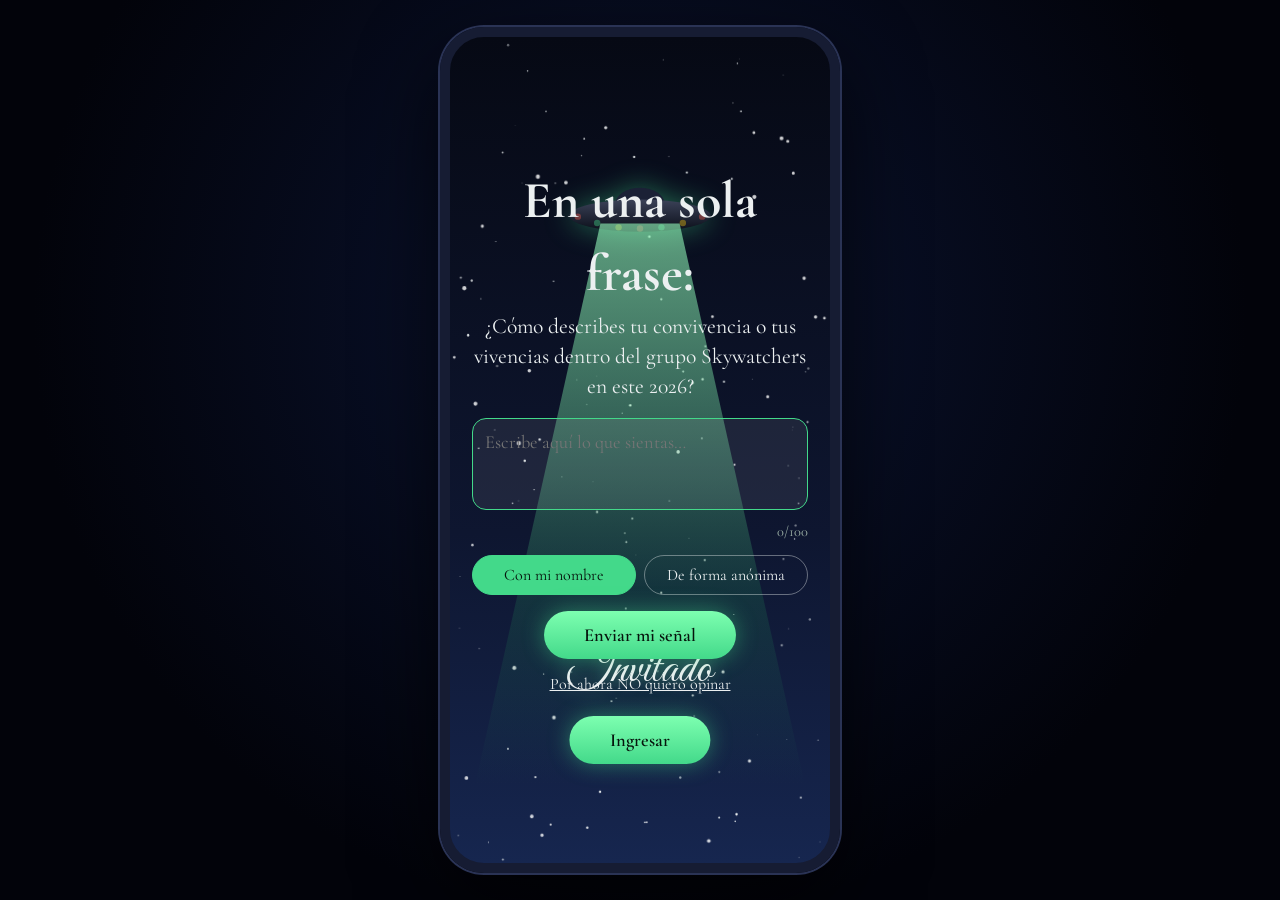
==== posada Skywatchers 2026/index.html @ 70f2ca2f "Add files via upload" ====
<!DOCTYPE html>
<html lang="es">
<head>
<meta charset="UTF-8">
<meta name="viewport" content="width=device-width, initial-scale=1.0, viewport-fit=cover">
<title>Posada Skywatchers 2026</title>
<link rel="preconnect" href="https://fonts.googleapis.com">
<link href="https://fonts.googleapis.com/css2?family=Great+Vibes&family=Cormorant+Garamond:wght@500;600&display=swap" rel="stylesheet">
<link rel="stylesheet" href="styles.css">

<meta property="og:type" content="website">
<meta property="og:title" content="🎄 Posada Decembrina | Skywatchers Durango ✨">
<meta property="og:description" content="Una noche para compartir, celebrar y disfrutar bajo el mismo cielo. Skywatchers Durango te invita a vivir una posada muy especial entre amigos, estrellas y espíritu navideño. 🌟">
<meta property="og:image" content="https://res.cloudinary.com/ogfus9h8/image/upload/w_1200,h_630,c_fill,f_jpg,q_auto/v1795331213/posada_portada_skywatchers_2026.jpg">

<meta name="twitter:card" content="summary_large_image">



</head>
<body>

<!-- Contenedor: en escritorio simula la pantalla de un móvil -->
<div class="phone" id="phone">
  <canvas id="sky"></canvas>

  <!-- ENTRADA: luces en el cielo, haz sobre el nombre del invitado -->
  <section class="entry" id="entry">
    <p class="entry-signal" id="signal">Señal recibida</p>

    <svg class="ship" viewBox="0 0 140 60" aria-hidden="true">
      <defs>
        <linearGradient id="hull" x1="0" y1="0" x2="0" y2="1">
          <stop offset="0" stop-color="#3b4258"/><stop offset="1" stop-color="#0b0e19"/>
        </linearGradient>
      </defs>
      <ellipse cx="70" cy="25" rx="23" ry="15" fill="#1b2136"/>
      <ellipse cx="70" cy="36" rx="66" ry="15" fill="url(#hull)"/>
      <g>
        <circle class="l r" cx="12" cy="37" r="3"/>
        <circle class="l g" cx="30" cy="43" r="3"/>
        <circle class="l y" cx="50" cy="47" r="3"/>
        <circle class="l r" cx="70" cy="48" r="3"/>
        <circle class="l g" cx="90" cy="47" r="3"/>
        <circle class="l y" cx="110" cy="43" r="3"/>
        <circle class="l r" cx="128" cy="37" r="3"/>
      </g>
    </svg>

    <div class="beam"></div>

    <div class="entry-card">
      <p class="entry-for">Para</p>
      <h2 id="guestName">Invitado</h2>
      <p class="entry-meta" id="guestMeta"></p>
      <button class="enter-btn" id="enterBtn" type="button">Ingresar</button>
    </div>


  </section>
<section class="ask" id="ask">
  <div class="ask-card">
    <p class="ask-q" ><strong style="font-size: 52px;">En una sola frase:</strong> <br>¿Cómo describes tu convivencia o tus vivencias dentro del grupo Skywatchers en este 2026?</p>
    <textarea id="askText" maxlength="100" rows="3" placeholder="Escribe aquí lo que sientas…"></textarea>
    <p class="ask-count"><span id="askN">0</span>/100</p>
    <div class="ask-who" role="group" aria-label="Cómo quieres que aparezca">
      <button type="button" id="whoName" aria-pressed="true">Con mi nombre</button>
      <button type="button" id="whoAnon" aria-pressed="false">De forma anónima</button>
    </div>
    <button type="button" class="enter-btn ask-send" id="askSend">Enviar mi señal</button>
    <button type="button" class="ask-skip" id="askSkip">Por ahora NO quiero opinar</button>
    <p class="ask-msg" id="askMsg" role="status"></p>
  </div>
</section>


  <!-- INVITACIÓN -->
  <main class="app" id="app" hidden>
    <header class="hero">
      <!-- Guirnalda de luces -->
<svg class="garland" viewBox="0 0 400 70" preserveAspectRatio="xMidYMin slice" aria-hidden="true">
  <path d="M-10 6Q50 52 100 22T200 24T300 22T410 6" fill="none" stroke="#06261a" stroke-width="2"/>
  <circle class="l r" cx="20" cy="24" r="5"/><circle class="l g" cx="47" cy="33" r="5"/>
  <circle class="l y" cx="75" cy="32" r="5"/><circle class="l r" cx="125" cy="11" r="5"/>
  <circle class="l g" cx="150" cy="8" r="5"/><circle class="l y" cx="175" cy="12" r="5"/>
  <circle class="l r" cx="225" cy="36" r="5"/><circle class="l g" cx="250" cy="40" r="5"/>
  <circle class="l y" cx="275" cy="35" r="5"/><circle class="l r" cx="320" cy="10" r="5"/>
  <circle class="l g" cx="342" cy="3" r="5"/>
</svg>
      <!-- EDITAR: logo (PNG con fondo transparente) -->
      <img class="logo" src="img/logo.webp" alt="Skywatchers Durango" onerror="this.remove()">
      <h1 class="title">
        <span class="t-red">Posada</span>
        <span class="t-green">Skywatchers</span>
        <span class="t-year">2026</span>
      </h1>
      
   

      <span class="hint" aria-hidden="true"></span>

      <!-- EDITAR: silueta de cerros y pinos. Puedes reemplazar este SVG por tu imagen -->
      <svg class="ridge" viewBox="0 0 400 120" preserveAspectRatio="xMidYMax slice" aria-hidden="true">
        <defs><path id="pino" d="M0 0L12 26H5L15 48H-15L-5 26H-12Z"/></defs>
      <path d="M0 120V84C50 66 100 92 170 76S300 58 400 82V120Z" fill="#eef4f8"/>
<g fill="#0a4a30">
  <use href="#pino" transform="translate(36 52) scale(.95)"/>
  <use href="#pino" transform="translate(64 64) scale(.7)"/>
  <use href="#pino" transform="translate(250 40) scale(.9)"/>
  <use href="#pino" transform="translate(330 44) scale(1.05)"/>
  <use href="#pino" transform="translate(362 56) scale(.8)"/>
</g>
      </svg>
    </header>

  <section class="sec" id="bienvenida">
  <div class="carta">
    <span class="sello"></span>
    <h2 class="h2" id="welTitle"></h2>
    <p id="welP1"></p>
    <p>Una noche de posada para convivir, reír y compartir la mesa. Será un gusto contar contigo.</p>
  </div>
</section>

<section class="sec" id="detalles">
  <h2 class="h2">Detalles</h2>
  <div class="hoja">
    <div class="hoja-mes" id="dMes"></div>
    <div class="hoja-dia" id="dDia"></div>
    <div class="hoja-sem" id="dSem"></div>
  </div>
  <p class="det-hora" id="dHora"></p>
  <p class="det-lugar"><span>Lugar</span> <b id="dLugar"></b></p>
  <a class="map" id="dMaps" target="_blank" rel="noopener" hidden>Cómo llegar</a>
  <figure class="polaroid">
    <!-- EDITAR: tu imagen del código de vestimenta -->
    <img src="img/vestimenta.webp" alt="Código de vestimenta" onerror="this.remove()">
    <figcaption>Casual navideño</figcaption>
  </figure>
</section>

<section class="sec" id="galeria">
  <h2 class="h2">Así la pasamos el año pasado</h2>
  <div class="mosaico">
    <!-- EDITAR: tus 7 fotos horizontales en img/ -->
    <button class="ph" type="button"><img src="img/foto1.webp" alt="" loading="lazy" onerror="this.parentNode.remove()"></button>
    <button class="ph" type="button"><img src="img/foto2.webp" alt="" loading="lazy" onerror="this.parentNode.remove()"></button>
    <button class="ph" type="button"><img src="img/foto3.webp" alt="" loading="lazy" onerror="this.parentNode.remove()"></button>
    <button class="ph" type="button"><img src="img/foto4.webp" alt="" loading="lazy" onerror="this.parentNode.remove()"></button>
    <button class="ph" type="button"><img src="img/foto5.webp" alt="" loading="lazy" onerror="this.parentNode.remove()"></button>
    <button class="ph" type="button"><img src="img/foto6.webp" alt="" loading="lazy" onerror="this.parentNode.remove()"></button>
    <button class="ph" type="button"><img src="img/foto7.webp" alt="" loading="lazy" onerror="this.parentNode.remove()"></button>
     <button class="ph" type="button"><img src="img/foto8.webp" alt="" loading="lazy" onerror="this.parentNode.remove()"></button>
  </div>
</section>

<section class="voces" id="voces" hidden>
  <h2 class="h2">Lo que dice el grupo</h2>
  <p class="voces-sub">Una frase de cada quien sobre este 2026</p>
  <div class="tarjetas" id="tarjetas"></div>
  <p class="voces-n" id="vocesN"></p>
</section>

<section class="sec" id="contador">
  <h2 class="h2">Faltan</h2>
  <p class="count-date" id="cFecha"></p>
  <div class="lights" aria-hidden="true"><i></i><i></i><i></i><i></i><i></i><i></i><i></i><i></i><i></i><i></i><i></i><i></i></div>
  <div class="orns" id="countBox">
    <div class="orn"><b id="c-d">00</b><small>días</small></div>
    <div class="orn g"><b id="c-h">00</b><small>horas</small></div>
    <div class="orn y"><b id="c-m">00</b><small>minutos</small></div>
    <div class="orn w"><b id="c-s">00</b><small>segundos</small></div>
  </div>
</section>

<section class="sec" id="agenda">
  <h2 class="h2">Agenda de la noche</h2>
  <p>Esta es solo una guía; el ritmo lo ponemos entre todos.</p>
  <ol class="agenda">
    <li><h3>Bienvenida</h3><p>Llegamos, nos saludamos y la noche se acomoda.</p></li>
    <li><h3>Pedir posada</h3><p>Opcional. La tradición de siempre, cantando.</p></li>
    <li><h3>Hora de la piñata</h3></li>
    <li><h3>Cena navideña</h3><p>Lo que cada quien trae, lo compartimos.</p></li>
    <li><h3>Baile, juegos y canto</h3></li>
    <li><h3>Despedida</h3><p>Cerramos el año bajo el mismo cielo.</p></li>
    <li class="cielo"><h3>Mira al cielo</h3><p>Nunca dejes de mirar el cielo. Nunca sabemos cuándo algo inesperado puede cruzarlo.</p></li>
  </ol>
  <p class="aviso"><i class="no"></i> Sin pirotecnia. El ambiente es familiar.</p>
</section>

<section class="sec" id="cena">
  <h2 class="h2">La cena compartida</h2>
  <p id="cenaTxt">Cada quien lleva algo para compartir. Bety publicará en el grupo de WhatsApp la lista de lo que hace falta; ahí eliges lo que llevarás.</p>
  <div class="pizarra" id="poll" hidden></div>
  <p class="upd" id="pollUpd"></p>
  <p class="upd" id="pollNota" hidden>Esta es una vista de la lista; para participar, entra a la encuesta del grupo (está fijada arriba).</p>
  <div class="guia" id="guia">
    <p>Cómo participar: abre la encuesta en el grupo y toca lo que quieres llevar. ¡Listo!</p>
    <!-- EDITAR: ilustración sencilla de una encuesta con una palomita -->
    <img class="guia-img" src="img/guia-encuesta.webp" alt="Cómo elegir en la encuesta" onerror="this.remove()">
  </div>
</section>

<section class="sec" id="confirmacion">
  <h2 class="h2">Confirma tu asistencia</h2>
  <div class="ticket" id="rsvp"> 
    
    <p>Para llevar un mejor orden, te sugerimos contestar este formulario.</p>
    <dl class="fijos">
      <dt>Invitado</dt><dd id="fNombre"></dd>
      <dt>Tipo</dt><dd id="fTipo"></dd>
      <dt>Pases asignados</dt><dd id="fPases"></dd>
    </dl>
    <div class="ask-who" role="group" aria-label="Asistencia">
      <button type="button" id="siBtn" aria-pressed="false">Sí, ahí estaré</button>
      <button type="button" id="noBtn" aria-pressed="false">No podré asistir</button>
    </div>
    <label class="cant" id="cantBox" hidden>Pases que usaré <select id="cant"></select></label>
    <button type="button" class="enter-btn ask-send" id="rsvpSend" disabled>Enviar</button>
  </div>
  <div class="ticket gracias" id="gracias" hidden>
    <div class="estrella"></div>
    <h3 class="h2" id="grTxt"></h3>
    <a class="map" id="calBtn" download="posada-skywatchers-2026.ics">Agregar a mi calendario</a>
    <button type="button" class="ask-skip" id="cambiar">Cambiar mi respuesta</button>
  </div>
</section>

<section class="sec" id="reglas">
  <h2 class="h2">Para pasarla mejor</h2>
  <ul class="tips">
    <li class="tag rojo"><h3>Ambiente familiar</h3><p>Todo con moderación se disfruta mejor. Este evento tiene un ambiente 100 % familiar. Y recuerda: si tomas, no manejes; alguien te espera en casa.</p></li>
    <li class="tag verde"><h3>Sin pirotecnia</h3><p>Cuidamos a todos los asistentes: por favor, no uses pirotecnia.</p></li>
    <li class="tag oro"><h3>Abrígate</h3><p>Diciembre en Durango es frío de noche. Ven abrigado.</p></li>
    <li class="tag nieve"><h3>Trae tu cámara</h3><p>Captura los mejores momentos: las fotos de esta noche podrían estar en la invitación del próximo año.</p></li>
  </ul>
</section>

<section class="sec" id="cierre">
  <h2 class="h2">Gracias</h2>
  <p>Gracias por tomarte el tiempo de leer esta invitación. Este año cerramos el año bajo el mismo cielo, y nos encantaría que fuera contigo.</p>
  <p class="cdesp" id="cDesp"></p>
  <p class="firma">Con cariño, Skywatchers Durango</p>
  <button type="button" class="map" id="irConf">Confirmar asistencia</button>
  <button type="button" class="ask-skip" id="arriba">Volver al inicio</button>
</section>

<footer class="pie">
  <p>Gracias a todo el grupo de Skywatchers, que hace posible este evento.</p>
  <p>Gracias por ser parte de la historia de AT Design Studio. Hace un año, este sueño comenzó dentro de una invitación para este mismo evento.</p>
  <!-- EDITAR: tu pie estándar -->
  <img class="firma-img" src="img/firma.webp" alt="By Angel Trejo · AT Design Studio" style="margin-top: -30px; margin-bottom: -40px; transform: scale(.7); scale: .7;" onerror="this.remove()">
  <p>© AT Design Studio · <a href="https://facebook.com/AngelTrejo88" target="_blank" rel="noopener">By: Angel Trejo</a></p>
  <p>Todos los derechos reservados · Durango, Dgo. · México 🇲🇽</p>
</footer>

  </main>

  <div class="lb" id="lb" hidden><img id="lbImg" alt=""><button type="button" class="lb-x" aria-label="Cerrar">×</button></div>
<iframe name="gform" hidden></iframe>


  <button class="sound muted" id="soundBtn" type="button" aria-label="Activar o silenciar el sonido" hidden>
    <svg viewBox="0 0 24 24" aria-hidden="true">
      <path d="M4 9v6h4l5 4V5L8 9H4z" fill="currentColor"/>
      <path class="waves" d="M16 8.5a5 5 0 0 1 0 7M18.5 6a8.5 8.5 0 0 1 0 12" fill="none" stroke="currentColor" stroke-width="1.6" stroke-linecap="round"/>
      <path class="slash" d="M3 3l18 18" stroke="currentColor" stroke-width="1.8" stroke-linecap="round"/>
    </svg>
  </button>
  <audio id="ambient" loop preload="none"></audio>
</div>

<script src="script.js"></script>
</body>
</html>
---- posada Skywatchers 2026/styles.css ----
/* ===== Posada Skywatchers 2026 · Fase 1 ===== */
:root {
  --noche: #060914; --medianoche: #0e1630; --horizonte: #16264f;
  --rojo: #c0392b; --rojo-luz: #ef5b4a;
  --verde: #27ae60; --verde-luz: #43d98a;
  --oro: #f1c40f; --nieve: #ecf0f1;
  --display: 'Great Vibes', cursive;
  --texto: 'Cormorant Garamond', Georgia, serif;
}
*, *::before, *::after { box-sizing: border-box; }
html, body { height: 100%; margin: 0; }
body {
  display: grid; place-items: center;
  background: #02030a; color: var(--nieve);
  font-family: var(--texto); font-size: 1.2rem; line-height: 1.4;
}

/* Contenedor (móvil: pantalla completa) */
.phone {
  position: relative; width: 100%;
  height: 100vh; height: 100dvh; overflow: hidden;
  background: linear-gradient(180deg, var(--noche) 0%, var(--medianoche) 60%, var(--horizonte) 100%);
}
#sky { position: absolute; inset: 0; width: 100%; height: 100%; z-index: 4; pointer-events: none; }

/* Vista web: simula un móvil en el centro de la pantalla */
@media (min-width: 600px) {
  body { background: radial-gradient(circle at 50% 35%, #0b1432, #02030a 70%); }
  .phone {
    width: 400px; height: min(860px, 94vh);
    border: 10px solid #161c33; border-radius: 44px;
    box-shadow: 0 0 0 2px #2a3355, 0 30px 80px rgba(0,0,0,.7);
  }
}

/* ===== ENTRADA ===== */
.entry { position: absolute; inset: 0; z-index: 5; }
.entry-signal {
  position: absolute; top: 9%; width: 100%; margin: 0; text-align: center;
  font-size: 1rem; letter-spacing: .18em; color: var(--verde-luz);
  opacity: 0; animation: signal 3.2s .3s ease both;
}
.ship {
  position: absolute; top: 17%; left: 50%; width: 150px;
  filter: drop-shadow(0 0 14px rgba(67,217,138,.45));
  animation: ship-in 2.6s cubic-bezier(.2,.7,.2,1) both, bob 5s 2.6s ease-in-out infinite;
}
.l { opacity: .4; animation: blink 1.8s ease-in-out infinite; }
.l.r { fill: var(--rojo-luz); }
.l.g { fill: var(--verde-luz); animation-delay: .6s; }
.l.y { fill: var(--oro); animation-delay: 1.2s; }

.beam {
  position: absolute; top: calc(17% + 46px); left: 50%;
  width: 330px; max-width: 94%; height: 68%;
  transform: translateX(-50%) scaleY(0); transform-origin: top;
  clip-path: polygon(38% 0, 62% 0, 100% 100%, 0 100%);
  background: linear-gradient(180deg, rgba(150,255,190,.6), rgba(39,174,96,.18) 65%, transparent);
  animation: beam-on 1.3s 2.4s ease-out both;
}
.entry-card {
  position: absolute; left: 50%; bottom: 12%; width: 84%;
  transform: translateX(-50%); text-align: center;
  opacity: 0; animation: fade .9s 3.4s ease both;
}
.entry-for { margin: 0; font-size: 1.05rem; color: var(--verde-luz); }
.entry-card h2 {
  margin: .1em 0; font: 400 clamp(2.4rem, 11vw, 3rem)/1.1 var(--display);
  color: var(--nieve); text-shadow: 0 0 18px rgba(150,255,190,.55); overflow-wrap: anywhere;
}
.entry-meta { margin: 0 0 1.2rem; color: #cfe9da; font-size: 1.1rem; }
.enter-btn {
  font: 600 1.15rem var(--texto); color: #06140c; cursor: pointer;
  background: linear-gradient(180deg, #7dffb0, var(--verde-luz));
  border: 0; border-radius: 999px; padding: .7em 2.2em;
  box-shadow: 0 0 22px rgba(67,217,138,.45);
  opacity: 0; animation: fade .8s 4.2s ease both;
}
.enter-btn:focus-visible, .sound:focus-visible { outline: 3px solid var(--oro); outline-offset: 3px; }

/* Salida: el haz se apaga, la nave se aleja y aparece la invitación */
.entry.leaving { pointer-events: none; animation: fade-out 1s 1.1s ease forwards; }
.entry.leaving .ship { animation: ship-out 1.6s ease-in both; }
.entry.leaving .beam { animation: beam-off .8s ease-in both; }
.entry.leaving .entry-card, .entry.leaving .entry-signal { animation: fade-out .5s ease forwards; }

/* ===== INVITACIÓN / HERO ===== */
.app {
  position: absolute; inset: 0; z-index: 3; overflow-x: hidden; overflow-y: auto;
  opacity: 0; transition: opacity 1.4s ease; scrollbar-width: none;
  background:
  radial-gradient(ellipse at 50% 0%, rgba(255,214,102,.28), transparent 55%),
  linear-gradient(180deg, #0b5b3a 0%, #0e7a49 45%, #b3202f 100%);
}
.app::-webkit-scrollbar { display: none; }
.app[hidden] { display: none; }
.app.show { opacity: 1; }

.hero {
  position: relative; min-height: 100%;
  display: flex; flex-direction: column; align-items: center; justify-content: center;
  text-align: center; padding: 48px 24px 150px;
}
.logo { width: 232px; height: auto; margin-bottom: 50px; filter: drop-shadow(0 0 14px rgba(236,240,241,.55)); }
.title { margin: 0; font: 400 clamp(3rem, 15vw, 4.2rem)/1 var(--display); }
.title span { display: block; text-shadow: 0 0 22px rgba(236,240,241,.35), 0 2px 0 rgba(0,0,0,.45); }
.title .t-red   { color: #fff; text-shadow: 0 0 20px rgba(239,91,74,.95), 0 2px 0 rgba(0,0,0,.25); }
.title .t-green { color: #ffd84d; text-shadow: 0 0 20px rgba(255,214,102,.5), 0 2px 0 rgba(0,0,0,.3); }
.title .t-year  { color: #fff; font-size: 1.4em; text-shadow: 0 0 18px rgba(239,91,74,.9); }

.hero-date { margin: .8rem 0 0; color: #ffe27a; font-size: 1.15rem; }
.hero-hora { margin: 0; color: #ffe27a; font-size: 1.15rem; }

/* Una sola secuencia de aparición al ingresar */
.app.show .hero > .logo { animation: rise .9s .2s ease both; }
.app.show .title { animation: rise .9s .45s ease both; }

.app.show .hero-date { animation: rise .9s 1s ease both; }
.app.show .hero-hora { animation: rise .9s 1.15s ease both; }

.hint {
  position: absolute; left: 50%; bottom: 132px; width: 12px; height: 12px;
  border-right: 2px solid var(--oro); border-bottom: 2px solid var(--oro);
  transform: translateX(-50%) rotate(45deg); animation: nudge 2s ease-in-out infinite;
}
.ridge { position: absolute; left: 0; bottom: 0; width: 100%; height: 120px; display: block; }

.garland { position: absolute; top: 0; left: 0; width: 100%; height: 70px; }
/* ===== SONIDO ===== */
.sound {
  position: absolute; right: 14px; bottom: 14px; z-index: 10;
  width: 40px; height: 40px; display: grid; place-items: center; cursor: pointer;
  border: 1px solid rgba(236,240,241,.35); border-radius: 50%;
  background: rgba(6,9,20,.55); color: var(--nieve); backdrop-filter: blur(4px);
}
.sound[hidden] { display: none; }
.sound svg { width: 20px; height: 20px; }
.sound .slash { display: none; }
.sound.muted .waves { display: none; }
.sound.muted .slash { display: block; }

/* ===== ANIMACIONES ===== */
@keyframes signal { 0% { opacity: 0; } 25%, 70% { opacity: 1; } 100% { opacity: 0; } }
@keyframes ship-in { from { transform: translateX(60vw) scale(.5); opacity: 0; } to { transform: translateX(-50%) scale(1); opacity: 1; } }
@keyframes bob { 0%, 100% { transform: translate(-50%, 0); } 50% { transform: translate(-50%, -6px); } }
@keyframes blink { 0%, 100% { opacity: .4; } 50% { opacity: 1; } }
@keyframes beam-on { to { transform: translateX(-50%) scaleY(1); } }
@keyframes beam-off { from { opacity: 1; transform: translateX(-50%) scaleY(1); } to { opacity: 0; transform: translateX(-50%) scaleY(.2); } }
@keyframes ship-out { from { transform: translate(-50%, 0) scale(1); opacity: 1; } to { transform: translate(-50%, -70vh) scale(.15); opacity: 0; } }
@keyframes fade { from { opacity: 0; } to { opacity: 1; } }
@keyframes fade-out { to { opacity: 0; } }
@keyframes rise { from { opacity: 0; transform: translateY(14px); } to { opacity: 1; transform: none; } }
@keyframes nudge { 0%, 100% { opacity: .4; margin-bottom: 0; } 50% { opacity: 1; margin-bottom: -6px; } }

@media (prefers-reduced-motion: reduce) {
  *, *::before, *::after {
    animation-duration: .01s !important; animation-delay: 0s !important;
    animation-iteration-count: 1 !important; transition-duration: .01s !important;
  }
}

/* ===== FASE 2 ===== */
.sec { padding: 28px 20px; text-align: center; }
.h2 { margin: 0 0 14px; font: 400 clamp(2.3rem,10vw,2.8rem)/1.1 var(--display); color: #fff; text-shadow: 0 0 18px rgba(255,216,77,.55); }
.glass { background: rgba(4,34,22,.42); backdrop-filter: blur(6px); border: 1px solid rgba(255,216,77,.38); border-radius: 22px; padding: 22px 18px; }
.glass p { margin: .6em 0 0; }
.quote { margin: 1.4rem 0 0; padding-top: 1rem; border-top: 1px solid rgba(255,216,77,.3); opacity: 0; transition: opacity .4s; }
.quote.in { opacity: 1; }
.quote-label, .quote figcaption { font-size: .98rem; color: #ffe27a; }
.quote blockquote { margin: .4rem 0 0; font-size: 1.3rem; font-style: italic; }
.det { margin-top: 12px; }
.det h3 { margin: 0; font: 600 1.05rem var(--texto); color: #ffe27a; }
.det p { font-size: 1.3rem; }
.det img { display: block; width: 100%; max-height: 220px; object-fit: cover; border-radius: 14px; margin-top: 10px; }
.map { display: inline-block; margin-top: 10px; padding: .45em 1.2em; border-radius: 999px; background: var(--oro); color: #2a2100; font-weight: 600; text-decoration: none; }
.map[hidden] { display: none; }

/* Contador: guirnalda y esferas colgantes */
.count-date { margin: 0 0 12px; color: #ffe27a; font-size: 1.15rem; }
.lights { display: flex; justify-content: space-around; border-top: 2px solid #06261a; }
.lights i { width: 10px; height: 10px; margin-top: -6px; border-radius: 50%; background: var(--rojo-luz); animation: blink 1.8s ease-in-out infinite; }
.lights i:nth-child(3n+2) { background: var(--verde-luz); animation-delay: .6s; }
.lights i:nth-child(3n) { background: var(--oro); animation-delay: 1.2s; }
.orns { display: flex; gap: 8px; justify-content: center; padding-top: 34px; }
.orn {
  --c: var(--rojo); position: relative; flex: 1; max-width: 80px; aspect-ratio: 1; border-radius: 50%;
  display: flex; flex-direction: column; align-items: center; justify-content: center; line-height: 1; color: #fff;
  background: radial-gradient(circle at 30% 28%, rgba(255,255,255,.55), transparent 32%), var(--c);
  border: 2px solid rgba(255,255,255,.45); box-shadow: 0 6px 16px rgba(0,0,0,.35);
  transform-origin: 50% -34px; animation: sway 4s ease-in-out infinite;
}
.orn::before { content: ''; position: absolute; left: 50%; top: -36px; width: 2px; height: 34px; background: rgba(255,255,255,.6); }
.orn b { font: 600 1.6rem var(--texto); }
.orn small { margin-top: 3px; font-size: .7rem; }
.orn.g { --c: #1f9d55; animation-delay: -1s; }
.orn.y { --c: #d4a20c; animation-delay: -2s; }
.orn.w { --c: #8fa3b3; animation-delay: -3s; }
.hoy { font: 400 2.6rem var(--display); }
@keyframes sway { 0%,100% { transform: rotate(-4deg); } 50% { transform: rotate(4deg); } }

/* Pregunta del grupo (antes de la entrada) */
.ask { position: absolute; inset: 0; z-index: 6; display: grid; place-items: center; padding: 22px; transition: opacity .6s; }
.ask.out { opacity: 0; pointer-events: none; }
.ask-card { width: 100%; text-align: center; }
.ask-q { margin: 0 0 1rem; font-size: 1.35rem; }
.ask textarea { width: 100%; padding: 12px; font: 1.15rem var(--texto); color: var(--nieve); background: rgba(236,240,241,.08); border: 1px solid var(--verde-luz); border-radius: 14px; resize: none; }
.ask-count { margin: .3rem 0 .8rem; text-align: right; font-size: .9rem; color: #9fb3a8; }
.ask-who { display: flex; gap: 8px; margin-bottom: 1rem; }
.ask-who button { flex: 1; padding: .55em; font: 1rem var(--texto); color: var(--nieve); background: transparent; border: 1px solid rgba(236,240,241,.4); border-radius: 999px; cursor: pointer; }
.ask-who [aria-pressed="true"] { background: var(--verde-luz); color: #06140c; border-color: var(--verde-luz); }
.ask-send { opacity: 1; animation: none; }
.ask-skip { display: block; margin: .9rem auto 0; font: 1rem var(--texto); color: var(--nieve); background: none; border: 0; text-decoration: underline; cursor: pointer; }
.ask-msg { min-height: 1.4em; margin: .8rem 0 0; color: var(--verde-luz); }
.ask button:focus-visible, .ask textarea:focus-visible { outline: 3px solid var(--oro); outline-offset: 2px; }
.entry.hold * { animation-play-state: paused; }

/* ===== FASES 3 Y 4 ===== */
:root { --star: polygon(50% 0,60% 35%,85% 15%,65% 40%,100% 50%,65% 60%,85% 85%,60% 65%,50% 100%,40% 65%,15% 85%,35% 60%,0 50%,35% 40%,15% 15%,40% 35%); }
@keyframes pop { 0% { transform: scale(.3); } 60% { transform: scale(1.3); } 100% { transform: scale(1); } }

/* Galería: mosaico asimétrico */
.mosaico { display: grid; grid-template-columns: 1fr 1fr; gap: 8px; padding-bottom: 18px; }
.ph { position: relative; padding: 0; overflow: hidden; cursor: pointer; aspect-ratio: 4/3; background: #06261a;
  border: 1px solid rgba(255,216,77,.5); border-radius: 14px;
  opacity: 0; filter: blur(8px); transform: scale(.96); transition: opacity .9s, filter .9s, transform .9s; }
.ph.v { opacity: 1; filter: none; transform: none; }
.ph img { width: 100%; height: 100%; object-fit: cover; display: block; }
.ph::after { content: ''; position: absolute; inset: 0; pointer-events: none;
  background: linear-gradient(180deg, transparent 55%, rgba(6,38,26,.45)), rgba(179,32,47,.08); }
.ph:nth-child(1), .ph:nth-child(7) { grid-column: 1 / -1; aspect-ratio: 16/9; }
.ph:nth-child(4) { grid-column: 1 / -1; aspect-ratio: 21/9; }
.ph:nth-child(3), .ph:nth-child(5) { translate: 0 16px; }
.ph:nth-child(4), .ph:nth-child(7) { margin-top: 18px; }
.lb { position: absolute; inset: 0; z-index: 9; display: grid; place-items: center; padding: 16px; background: rgba(2,6,4,.93); }
.lb[hidden] { display: none; }
.lb img { max-width: 100%; max-height: 80%; border-radius: 12px; }
.lb-x { position: absolute; top: 10px; right: 16px; font-size: 2.2rem; color: #fff; background: none; border: 0; cursor: pointer; }

/* Agenda: constelación */
.agenda { position: relative; margin: 18px 0 0; padding: 0; list-style: none; text-align: left; }
.agenda::before { content: ''; position: absolute; left: 15px; top: 10px; bottom: 10px; width: 2px;
  background: linear-gradient(var(--oro), rgba(255,216,77,.2)); transform: scaleY(0); transform-origin: top; transition: transform 2s ease; }
.agenda.on::before { transform: none; }
.agenda li { position: relative; padding: 0 0 22px 44px; opacity: .3; transition: opacity .7s; }
.agenda li.on { opacity: 1; }
.agenda li::before { content: ''; position: absolute; left: 3px; top: 0; width: 26px; height: 26px; background: var(--oro); clip-path: var(--star); }
.agenda li.on::before { animation: pop .7s ease; }
.agenda h3 { margin: 0; font: 600 1.3rem var(--texto); color: #fff; }
.agenda p { margin: .2em 0 0; font-size: 1.05rem; color: #e8f4ec; }
.agenda .cielo::before { background: #fff; }
.agenda .cielo::after { content: ''; position: absolute; left: 30px; top: 12px; width: 70px; height: 2px;
  background: linear-gradient(90deg, transparent, #fff); rotate: 20deg; opacity: 0; animation: fuga 7s 2s infinite; }
@keyframes fuga { 0% { opacity: 0; translate: 0 0; } 4% { opacity: 1; } 16% { opacity: 0; translate: 110px 40px; } 100% { opacity: 0; } }
.aviso { display: flex; align-items: center; justify-content: center; gap: 10px; margin-top: 8px; font-size: 1.05rem; }
.no { flex: none; width: 22px; height: 22px; border: 2px solid var(--rojo-luz); border-radius: 50%;
  background: linear-gradient(45deg, transparent 44%, var(--rojo-luz) 44% 56%, transparent 56%); }

/* Confirmación */
.fijos { display: grid; grid-template-columns: auto 1fr; gap: 4px 12px; margin: 14px 0; text-align: left; }
.fijos dt { color: #ffe27a; font-size: 1rem; }
.fijos dd { margin: 0; text-align: right; font-size: 1.15rem; }
.cant { display: block; margin: 0 0 1rem; }
.cant[hidden] { display: none; }
.cant select { margin-left: 8px; padding: .3em .6em; font: 1.1rem var(--texto); color: #06140c; border-radius: 10px; }
.ask-who [aria-pressed="false"] { color: var(--nieve); }
.enter-btn:disabled { opacity: .45; cursor: default; }
.gracias.pop .estrella { animation: pop .8s ease; }
.estrella { width: 56px; height: 56px; margin: 0 auto 6px; background: var(--oro); clip-path: var(--star); }
.gracias[hidden] { display: none; }

/* Para pasarla mejor, cierre y pie */
.tips { margin: 0; padding: 0; list-style: none; display: grid; gap: 12px; }
.tips h3 { margin: 0; font: 600 1.15rem var(--texto); color: #ffe27a; }
.cdesp { color: #ffe27a; }
.firma { font: 400 2rem var(--display); margin: .4em 0 1em; }
.pie { padding: 26px 22px 40px; text-align: center; font-size: .95rem; background: rgba(0,0,0,.28); }
.pie a { color: #ffe27a; }
.firma-img { max-width: 150px; height: auto; }

/* ===== FASE 5 ===== */
.poll { margin-top: 14px; text-align: left; }
.opt { margin-bottom: 14px; }
.opt:last-child { margin-bottom: 0; }
.opt-h { display: flex; justify-content: space-between; gap: 10px; font-size: 1.2rem; }
.opt-h b { font-weight: 600; color: #ffe27a; }
.opt > i { display: block; position: relative; overflow: hidden; height: 8px; margin: 6px 0 4px; border-radius: 99px; background: rgba(255,255,255,.14); }
.opt > i::after { content: ''; position: absolute; inset: 0 auto 0 0; width: var(--w); border-radius: inherit; background: linear-gradient(90deg, var(--verde-luz), var(--oro)); }
.opt small { font-size: .98rem; color: #d7ece0; }
.opt.falta > i { box-shadow: 0 0 10px rgba(255,216,77,.7); animation: blink 2.2s ease-in-out infinite; }
.upd { margin: 10px 0 0; font-size: .95rem; color: #ffe27a; }
.guia { margin-top: 18px; }
.guia-img { display: block; max-width: 100%; margin: 10px auto 0; border-radius: 14px; }

/* ===== VARIEDAD DE SECCIONES ===== */
/* Bienvenida: carta */
.carta { position: relative; padding: 38px 24px 28px; color: #1c3a2b; background: #fbf4e4; border-radius: 6px; box-shadow: 0 10px 28px rgba(0,0,0,.35);
  background-image: repeating-linear-gradient(transparent 0 31px, rgba(179,32,47,.09) 31px 32px); }
.carta .h2 { color: #b3202f; text-shadow: none; }
.carta p { margin: .7em 0 0; font-size: 1.25rem; }
.sello { position: absolute; top: -22px; left: 50%; translate: -50% 0; width: 46px; height: 46px; background: radial-gradient(circle, #ffd84d 35%, #e0a800); clip-path: var(--star); }

/* Detalles: hoja de calendario y polaroid */
.hoja { width: 190px; margin: 6px auto 0; overflow: hidden; border-radius: 14px; background: #fbf4e4; color: #1c3a2b; box-shadow: 0 10px 24px rgba(0,0,0,.4); rotate: -2deg; }
.hoja-mes { padding: .35em; background: #b3202f; color: #fff; font-size: 1.1rem; letter-spacing: .05em; text-transform: capitalize; }
.hoja-dia { padding-top: .05em; font: 600 5.2rem/1 var(--texto); }
.hoja-sem { padding-bottom: .5em; font-size: 1.4rem; text-transform: capitalize; }
.det-hora { margin: 18px 0 4px; font-size: 1.5rem; color: #ffe27a; }
.det-lugar { margin: 0; font-size: 1.2rem; }
.det-lugar span { margin-right: 6px; color: #ffe27a; }
.polaroid { width: 78%; margin: 24px auto 0; padding: 10px 10px 14px; background: #fbf4e4; color: #1c3a2b; rotate: 2deg; box-shadow: 0 10px 24px rgba(0,0,0,.4); }
.polaroid img { display: block; width: 100%; aspect-ratio: 1; object-fit: cover; }
.polaroid figcaption { margin-top: 8px; font: 400 1.6rem var(--display); }

/* Mensajes del grupo */
.voces { padding: 34px 0 30px; text-align: center; background: linear-gradient(180deg, transparent, rgba(143,26,42,.6) 12%, rgba(143,26,42,.6) 88%, transparent); }
.voces[hidden] { display: none; }
.voces .h2 { font-size: clamp(2.6rem, 12vw, 3.2rem); }
.voces-sub { margin: -6px 0 14px; color: #ffe27a; }
.tarjetas { position: relative; display: flex; gap: 14px; overflow-x: auto; padding: 8px 20px 18px; scroll-snap-type: x mandatory; scrollbar-width: none; }
.tarjetas::-webkit-scrollbar { display: none; }
.tarjeta { position: relative; flex: 0 0 82%; min-height: 230px; margin: 0; padding: 44px 22px 22px; scroll-snap-align: center;
  display: flex; flex-direction: column; justify-content: center; border-radius: 22px; color: #fff; text-align: left;
  background: linear-gradient(160deg, #157a43, #0b4a2b); border: 2px solid rgba(255,216,77,.6); box-shadow: 0 10px 24px rgba(0,0,0,.35); }
.tarjeta[data-c="1"] { background: linear-gradient(160deg, #c62a3b, #8f1a2a); }
.tarjeta[data-c="2"] { background: linear-gradient(160deg, #e6b422, #b78610); color: #2a2100; }
.tarjeta::before { content: '“'; position: absolute; top: 4px; left: 16px; font: 400 5rem/1 var(--display); opacity: .5; }
.tarjeta p { margin: 0; font: 400 1.9rem/1.25 var(--display); }
.tarjeta cite { margin-top: 12px; font-size: 1.05rem; font-style: normal; opacity: .9; }
.voces-n { margin: 4px 0 0; font-size: .95rem; color: #ffe27a; }

/* Cena: pizarrón */
.pizarra { margin-top: 14px; padding: 18px; text-align: left; background: #1b2b24; border: 10px solid #8b5a2b; border-radius: 8px;
  box-shadow: inset 0 0 30px rgba(0,0,0,.6), 0 8px 20px rgba(0,0,0,.4); }
.pizarra .opt-h span { font: 400 1.7rem var(--display); }

/* Confirmación: boleto */
.ticket { position: relative; padding: 26px 22px; color: #fff; border-radius: 16px; background: linear-gradient(160deg, #c62a3b, #8f1a2a);
  -webkit-mask: radial-gradient(circle 12px at 0 50%, #0000 98%, #000) left / 51% 100% no-repeat, radial-gradient(circle 12px at 100% 50%, #0000 98%, #000) right / 51% 100% no-repeat;
  mask: radial-gradient(circle 12px at 0 50%, #0000 98%, #000) left / 51% 100% no-repeat, radial-gradient(circle 12px at 100% 50%, #0000 98%, #000) right / 51% 100% no-repeat; }
.ticket::before { content: ''; position: absolute; inset: 8px; border: 2px dashed rgba(255,216,77,.75); border-radius: 10px; pointer-events: none; }
.ticket p { margin: 0 0 .4em; }
.ticket .fijos dt { color: #ffd84d; }
.ticket .ask-skip { color: #fff; }

/* Para pasarla mejor: etiquetas de regalo */
.tips { gap: 18px; }
.tag { position: relative; padding: 20px 18px 20px 54px; text-align: left; clip-path: polygon(30px 0, 100% 0, 100% 100%, 0 100%, 0 30px); box-shadow: 0 8px 18px rgba(0,0,0,.3); }
.tag:nth-child(odd) { rotate: -1deg; }
.tag:nth-child(even) { rotate: 1deg; }
.tag::before { content: ''; position: absolute; left: 18px; top: 18px; width: 14px; height: 14px; border-radius: 50%; background: rgba(0,0,0,.35); }
.tag h3 { margin: 0 0 .2em; color: inherit; font: 600 1.25rem var(--texto); }
.tag p { margin: 0; font-size: 1.08rem; }
.rojo { background: #b3202f; color: #fff; }
.verde { background: #157a43; color: #fff; }
.oro { background: #f1c40f; color: #2a2100; }
.nieve { background: #f2f6f8; color: #0a3a26; }
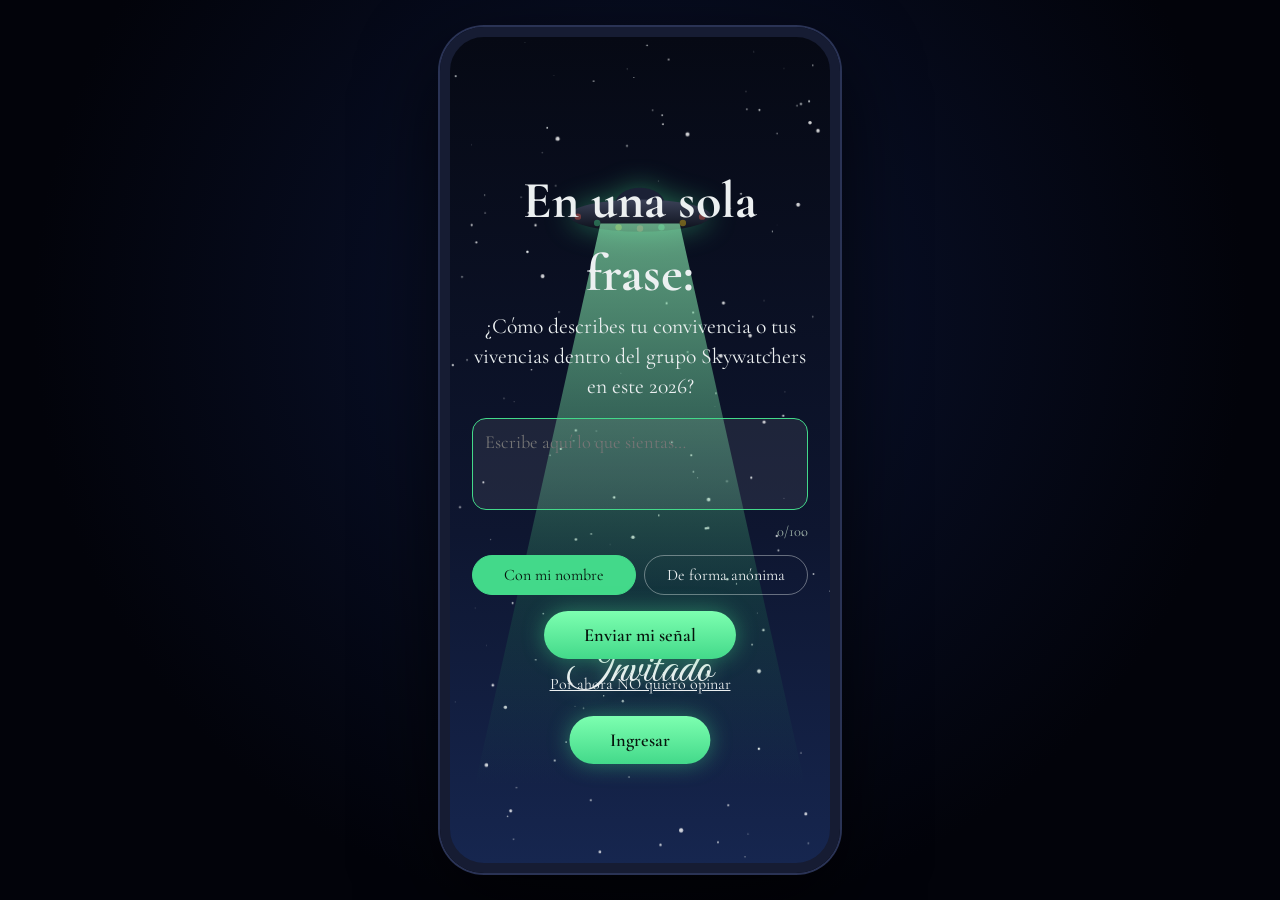
==== commit 16fe309e: "Add files via upload" ====
--- a/posada Skywatchers 2026/index.html
+++ b/posada Skywatchers 2026/index.html
@@ -130,8 +130,28 @@
     <div class="hoja-sem" id="dSem"></div>
   </div>
   <p class="det-hora" id="dHora"></p>
-  <p class="det-lugar"><span>Lugar</span> <b id="dLugar"></b></p>
-  <a class="map" id="dMaps" target="_blank" rel="noopener" hidden>Cómo llegar</a>
+<div class="mapa">
+  <svg class="mapa-img" viewBox="0 0 320 170" preserveAspectRatio="xMidYMid slice" aria-hidden="true">
+    <rect width="320" height="170" fill="#ecf1dc"/>
+    <path d="M0 128C70 104 130 150 200 124S290 104 320 112V170H0Z" fill="#c9e1ef"/>
+    <rect x="24" y="16" width="78" height="52" rx="8" fill="#cfe6c2"/>
+    <rect x="236" y="14" width="64" height="40" rx="8" fill="#cfe6c2"/>
+    <g stroke="#fff" stroke-width="10" stroke-linecap="round" fill="none">
+      <path d="M0 84H320"/><path d="M118 0V170"/><path d="M236 0C226 60 244 110 240 170"/>
+    </g>
+    <g stroke="#f4d9a0" stroke-width="3" stroke-linecap="round" fill="none"><path d="M0 84H320"/><path d="M118 0V170"/></g>
+  </svg>
+  <span class="pin"></span>
+  <div class="mapa-pie">
+    <small>Dónde será</small>
+    <p id="dLugar"></p>
+    <div class="mapa-acc">
+      <a class="map" id="dMaps" target="_blank" rel="noopener" hidden>Cómo llegar</a>
+      
+    </div>
+  </div>
+</div>
+
   <figure class="polaroid">
     <!-- EDITAR: tu imagen del código de vestimenta -->
     <img src="img/vestimenta.webp" alt="Código de vestimenta" onerror="this.remove()">
@@ -151,6 +171,7 @@
     <button class="ph" type="button"><img src="img/foto6.webp" alt="" loading="lazy" onerror="this.parentNode.remove()"></button>
     <button class="ph" type="button"><img src="img/foto7.webp" alt="" loading="lazy" onerror="this.parentNode.remove()"></button>
      <button class="ph" type="button"><img src="img/foto8.webp" alt="" loading="lazy" onerror="this.parentNode.remove()"></button>
+      <button class="ph" type="button"><img src="img/foto9.webp" alt="" loading="lazy" onerror="this.parentNode.remove()"></button>
   </div>
 </section>
 
@@ -236,7 +257,24 @@
   </ul>
 </section>
 
-<section class="sec" id="cierre">
+
+<section class="cierre" id="cierre">
+  <svg class="arbol" viewBox="0 0 200 240" aria-hidden="true">
+    <g class="lineas" fill="none" stroke="#ffe27a" stroke-width="1.4" stroke-linejoin="round" stroke-linecap="round">
+      <path d="M100 34L62 82H84L44 140H72L28 204H172L128 140H156L116 82H138Z" pathLength="1"/>
+      <path d="M92 204V228H108V204" pathLength="1"/>
+    </g>
+    <g fill="#fff">
+      <circle class="tw" cx="62" cy="82" r="2.6"/><circle class="tw" cx="138" cy="82" r="2.6"/>
+      <circle class="tw" cx="44" cy="140" r="2.6"/><circle class="tw" cx="156" cy="140" r="2.6"/>
+      <circle class="tw" cx="28" cy="204" r="2.6"/><circle class="tw" cx="172" cy="204" r="2.6"/>
+      <circle class="tw" cx="100" cy="34" r="2.6"/>
+    </g>
+    <circle class="l r" cx="84" cy="118" r="4.5"/><circle class="l g" cx="118" cy="112" r="4.5"/>
+    <circle class="l y" cx="100" cy="160" r="4.5"/><circle class="l r" cx="66" cy="184" r="4.5"/>
+    <circle class="l g" cx="136" cy="182" r="4.5"/>
+    <polygon class="cima" fill="#ffd84d" points="100,6 103.5,15.2 113.3,15.7 105.7,21.9 108.2,31.3 100,26 91.8,31.3 94.3,21.9 86.7,15.7 96.5,15.2"/>
+  </svg>
   <h2 class="h2">Gracias</h2>
   <p>Gracias por tomarte el tiempo de leer esta invitación. Este año cerramos el año bajo el mismo cielo, y nos encantaría que fuera contigo.</p>
   <p class="cdesp" id="cDesp"></p>
@@ -245,12 +283,13 @@
   <button type="button" class="ask-skip" id="arriba">Volver al inicio</button>
 </section>
 
+
 <footer class="pie">
   <p>Gracias a todo el grupo de Skywatchers, que hace posible este evento.</p>
   <p>Gracias por ser parte de la historia de AT Design Studio. Hace un año, este sueño comenzó dentro de una invitación para este mismo evento.</p>
   <!-- EDITAR: tu pie estándar -->
   <img class="firma-img" src="img/firma.webp" alt="By Angel Trejo · AT Design Studio" style="margin-top: -30px; margin-bottom: -40px; transform: scale(.7); scale: .7;" onerror="this.remove()">
-  <p>© AT Design Studio · <a href="https://facebook.com/AngelTrejo88" target="_blank" rel="noopener">By: Angel Trejo</a></p>
+  <p>© AT Design Studio <br> <a href="https://facebook.com/AngelTrejo88" target="_blank" rel="noopener">By: Angel Trejo</a></p>
   <p>Todos los derechos reservados · Durango, Dgo. · México 🇲🇽</p>
 </footer>
 
--- a/posada Skywatchers 2026/styles.css
+++ b/posada Skywatchers 2026/styles.css
@@ -304,7 +304,18 @@
 .hoja-mes { padding: .35em; background: #b3202f; color: #fff; font-size: 1.1rem; letter-spacing: .05em; text-transform: capitalize; }
 .hoja-dia { padding-top: .05em; font: 600 5.2rem/1 var(--texto); }
 .hoja-sem { padding-bottom: .5em; font-size: 1.4rem; text-transform: capitalize; }
-.det-hora { margin: 18px 0 4px; font-size: 1.5rem; color: #ffe27a; }
+.det-hora {
+  display: inline-block;
+  margin: 20px 0 4px;
+  padding: 6px 16px;
+  border-top: 1px solid rgba(255, 226, 122, .45);
+  border-bottom: 1px solid rgba(255, 226, 122, .45);
+  color: #ffe27a;
+  font-size: 1.45rem;
+  font-weight: 600;
+  letter-spacing: .04em;
+  text-shadow: 0 2px 10px rgba(0, 0, 0, .35);
+}
 .det-lugar { margin: 0; font-size: 1.2rem; }
 .det-lugar span { margin-right: 6px; color: #ffe27a; }
 .polaroid { width: 78%; margin: 24px auto 0; padding: 10px 10px 14px; background: #fbf4e4; color: #1c3a2b; rotate: 2deg; box-shadow: 0 10px 24px rgba(0,0,0,.4); }
@@ -316,7 +327,7 @@
 .voces[hidden] { display: none; }
 .voces .h2 { font-size: clamp(2.6rem, 12vw, 3.2rem); }
 .voces-sub { margin: -6px 0 14px; color: #ffe27a; }
-.tarjetas { position: relative; display: flex; gap: 14px; overflow-x: auto; padding: 8px 20px 18px; scroll-snap-type: x mandatory; scrollbar-width: none; }
+.tarjetas { position: relative; display: flex; gap: 14px; overflow-x: auto; padding: 8px 20px 18px; scroll-snap-type: x mandatory; scrollbar-width: none; scroll-behavior: auto;}
 .tarjetas::-webkit-scrollbar { display: none; }
 .tarjeta { position: relative; flex: 0 0 82%; min-height: 230px; margin: 0; padding: 44px 22px 22px; scroll-snap-align: center;
   display: flex; flex-direction: column; justify-content: center; border-radius: 22px; color: #fff; text-align: left;
@@ -353,4 +364,34 @@
 .rojo { background: #b3202f; color: #fff; }
 .verde { background: #157a43; color: #fff; }
 .oro { background: #f1c40f; color: #2a2100; }
-.nieve { background: #f2f6f8; color: #0a3a26; }+.nieve { background: #f2f6f8; color: #0a3a26; }
+
+/* Lugar: tarjeta de mapa */
+.mapa { position: relative; margin: 22px auto 0; overflow: hidden; text-align: center; border-radius: 18px; background: #fbf4e4; color: #1c3a2b; box-shadow: 0 10px 24px rgba(0,0,0,.4); }
+.mapa-img { display: block; width: 100%; height: 150px; }
+.pin { position: absolute; left: 37%; top: 49%; width: 26px; height: 26px; margin: -34px 0 0 -13px; border-radius: 50% 50% 50% 0; rotate: -45deg; background: #d62839; opacity: 0; }
+.pin::after { content: ''; position: absolute; inset: 8px; border-radius: 50%; background: #fff; }
+.mapa.on .pin { animation: caer 1s .2s ease both; }
+@keyframes caer { 0% { translate: 0 -60px; opacity: 0; } 60% { translate: 0 4px; opacity: 1; } 80% { translate: 0 -6px; opacity: 1; } 100% { translate: 0 0; opacity: 1; } }
+.mapa-pie { padding: 14px 16px 16px; }
+.mapa-pie small { color: #b3202f; font-weight: 600; letter-spacing: .04em; }
+.mapa-pie p { margin: .1em 0 .8em; font-size: 1.25rem; }
+.mapa-acc { display: flex; flex-wrap: wrap; align-items: center; gap: 14px; justify-content: center;}
+.mapa .map { margin-top: 0; }
+.mapa .ask-skip { display: inline; margin: 0; color: #1c3a2b; }
+
+/* Cierre: árbol-constelación */
+.cierre { padding: 50px 22px 44px; text-align: center; background: linear-gradient(180deg, rgba(6,9,20,0), #0b1230 16%, #0e1630 85%, #16264f); }
+.cierre .h2 { font-size: 3.6rem; }
+.cierre .firma { font-size: 2.4rem; }
+.arbol { display: block; width: 190px; height: auto; margin: 0 auto 6px; overflow: visible; }
+.arbol .lineas path { stroke-dasharray: 1; stroke-dashoffset: 1; transition: stroke-dashoffset 2.6s ease; }
+.cierre.on .lineas path { stroke-dashoffset: 0; }
+.arbol .tw, .arbol .cima { opacity: 0; transition: opacity 1s 2s; }
+.cierre.on .tw, .cierre.on .cima { opacity: 1; }
+.cierre.on .cima { transform-box: fill-box; transform-origin: center; animation: pulso 2.4s 3s ease-in-out infinite; }
+@keyframes pulso { 0%, 100% { transform: scale(1); } 50% { transform: scale(1.2); } }
+
+.tabs { grid-template-columns: repeat(3, 1fr); }
+textarea, .fila input { width: 100%; box-sizing: border-box; font: inherit; padding: .55em .8em; border-radius: 10px; border: 1px solid #3a5a4a; background: #12301f; color: inherit; }
+.fila small { word-break: break-all; }
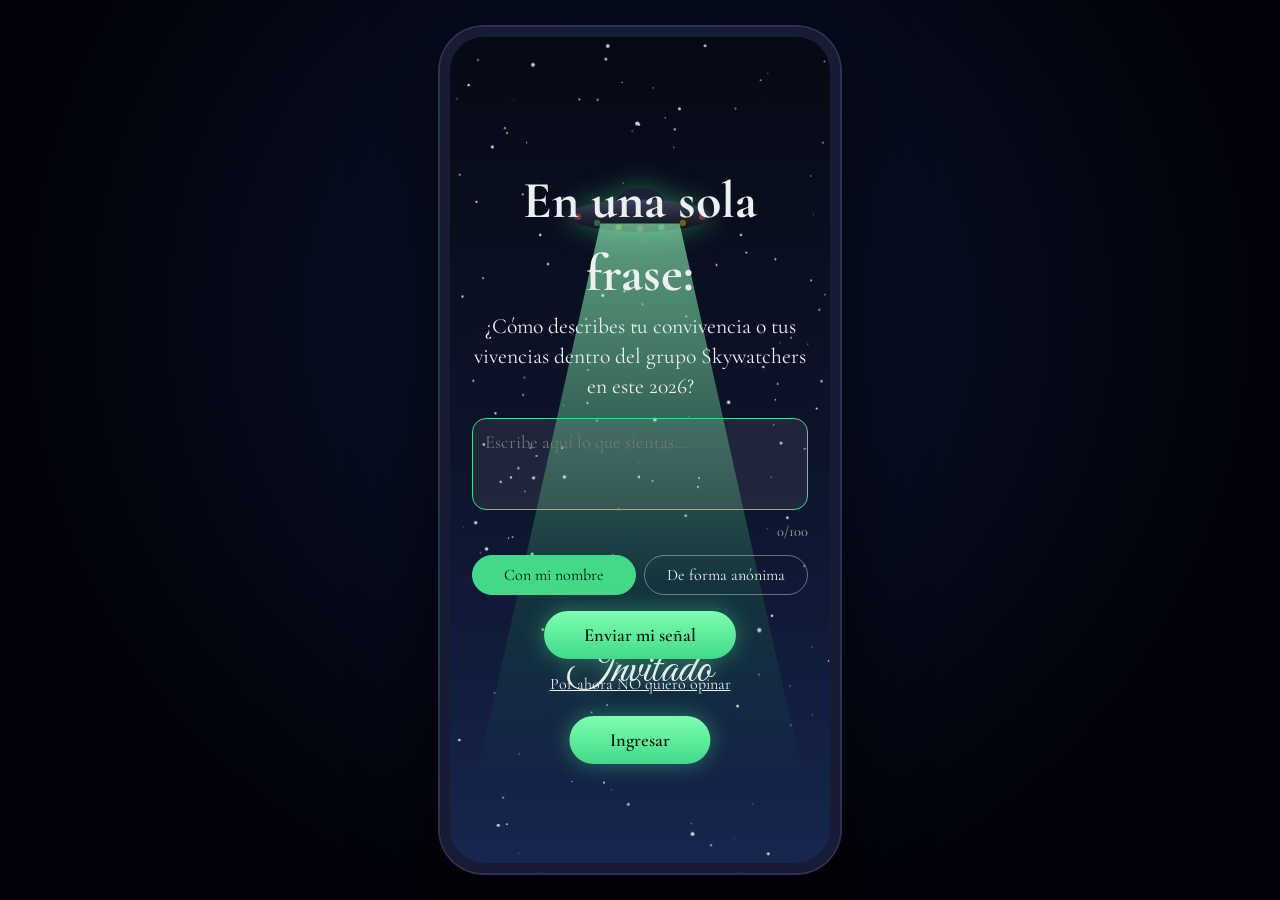
==== commit f985d758: "Add files via upload" ====
--- a/posada Skywatchers 2026/index.html
+++ b/posada Skywatchers 2026/index.html
@@ -299,13 +299,9 @@
 <iframe name="gform" hidden></iframe>
 
 
-  <button class="sound muted" id="soundBtn" type="button" aria-label="Activar o silenciar el sonido" hidden>
-    <svg viewBox="0 0 24 24" aria-hidden="true">
-      <path d="M4 9v6h4l5 4V5L8 9H4z" fill="currentColor"/>
-      <path class="waves" d="M16 8.5a5 5 0 0 1 0 7M18.5 6a8.5 8.5 0 0 1 0 12" fill="none" stroke="currentColor" stroke-width="1.6" stroke-linecap="round"/>
-      <path class="slash" d="M3 3l18 18" stroke="currentColor" stroke-width="1.8" stroke-linecap="round"/>
-    </svg>
-  </button>
+ <button class="sound muted" id="soundBtn" type="button" aria-label="Activar o silenciar el sonido" hidden>
+  <span class="eq" aria-hidden="true"><i></i><i></i><i></i><i></i></span>
+</button>
   <audio id="ambient" loop preload="none"></audio>
 </div>
 
--- a/posada Skywatchers 2026/styles.css
+++ b/posada Skywatchers 2026/styles.css
@@ -126,6 +126,7 @@
 .ridge { position: absolute; left: 0; bottom: 0; width: 100%; height: 120px; display: block; }
 
 .garland { position: absolute; top: 0; left: 0; width: 100%; height: 70px; }
+
 /* ===== SONIDO ===== */
 .sound {
   position: absolute; right: 14px; bottom: 14px; z-index: 10;
@@ -133,11 +134,20 @@
   border: 1px solid rgba(236,240,241,.35); border-radius: 50%;
   background: rgba(6,9,20,.55); color: var(--nieve); backdrop-filter: blur(4px);
 }
+
 .sound[hidden] { display: none; }
-.sound svg { width: 20px; height: 20px; }
-.sound .slash { display: none; }
-.sound.muted .waves { display: none; }
-.sound.muted .slash { display: block; }
+/* Sonido: ecualizador y auto-ocultar */
+.sound { transition: opacity .5s, transform .5s; }
+.sound.oculto { opacity: 0; pointer-events: none; transform: translateX(14px); }
+.eq { display: flex; align-items: flex-end; gap: 3px; height: 18px; }
+.eq i { width: 3px; height: 100%; border-radius: 2px; background: currentColor; transform-origin: bottom; animation: eq 1s ease-in-out infinite; }
+.eq i:nth-child(2) { animation-delay: -.3s; }
+.eq i:nth-child(3) { animation-delay: -.6s; }
+.eq i:nth-child(4) { animation-delay: -.15s; }
+.sound.muted .eq i { animation: none; transform: scaleY(.25); }
+.sound.muted::after { content: ''; position: absolute; width: 26px; height: 2px; background: currentColor; rotate: -45deg; }
+@keyframes eq { 0%, 100% { transform: scaleY(.25); } 50% { transform: scaleY(1); } }
+
 
 /* ===== ANIMACIONES ===== */
 @keyframes signal { 0% { opacity: 0; } 25%, 70% { opacity: 1; } 100% { opacity: 0; } }
@@ -340,9 +350,50 @@
 .voces-n { margin: 4px 0 0; font-size: .95rem; color: #ffe27a; }
 
 /* Cena: pizarrón */
-.pizarra { margin-top: 14px; padding: 18px; text-align: left; background: #1b2b24; border: 10px solid #8b5a2b; border-radius: 8px;
-  box-shadow: inset 0 0 30px rgba(0,0,0,.6), 0 8px 20px rgba(0,0,0,.4); }
-.pizarra .opt-h span { font: 400 1.7rem var(--display); }
+.pizarra { 
+  margin-top: 14px; 
+  padding: 18px; 
+  text-align: left; 
+  background: #1b2b24; 
+  border: 10px solid #8b5a2b; 
+  border-radius: 8px;
+  box-shadow: inset 0 0 30px rgba(0,0,0,.6), 0 8px 20px rgba(0,0,0,.4);
+  
+  /* 👇 Esto crea el espacio uniforme entre cada fila de comida */
+  display: flex;
+  flex-direction: column;
+  gap: 18px; 
+}
+
+.pizarra .opt {
+  display: flex;
+  flex-direction: column;
+  gap: 6px; /* Espacio entre el texto y la barra de progreso */
+}
+
+.pizarra .opt-h {
+  display: flex;
+  justify-content: space-between;
+  align-items: baseline;
+  gap: 12px; /* Evita que el nombre choque con la comida si el texto es largo */
+}
+
+.pizarra .opt-h span { 
+  font: 400 1.7rem var(--display); 
+}
+
+.pizarra .opt-h small {
+  text-align: right;
+  font-size: 0.95rem;
+  opacity: 0.9;
+}
+
+/* Estilo sutil cuando dice "Aún falta" */
+.pizarra .opt.falta .opt-h small {
+  opacity: 0.55;
+  font-style: italic;
+}
+
 
 /* Confirmación: boleto */
 .ticket { position: relative; padding: 26px 22px; color: #fff; border-radius: 16px; background: linear-gradient(160deg, #c62a3b, #8f1a2a);
@@ -392,6 +443,6 @@
 .cierre.on .cima { transform-box: fill-box; transform-origin: center; animation: pulso 2.4s 3s ease-in-out infinite; }
 @keyframes pulso { 0%, 100% { transform: scale(1); } 50% { transform: scale(1.2); } }
 
-.tabs { grid-template-columns: repeat(3, 1fr); }
+.tabs { grid-template-columns: 1fr 1fr; }
 textarea, .fila input { width: 100%; box-sizing: border-box; font: inherit; padding: .55em .8em; border-radius: 10px; border: 1px solid #3a5a4a; background: #12301f; color: inherit; }
 .fila small { word-break: break-all; }
